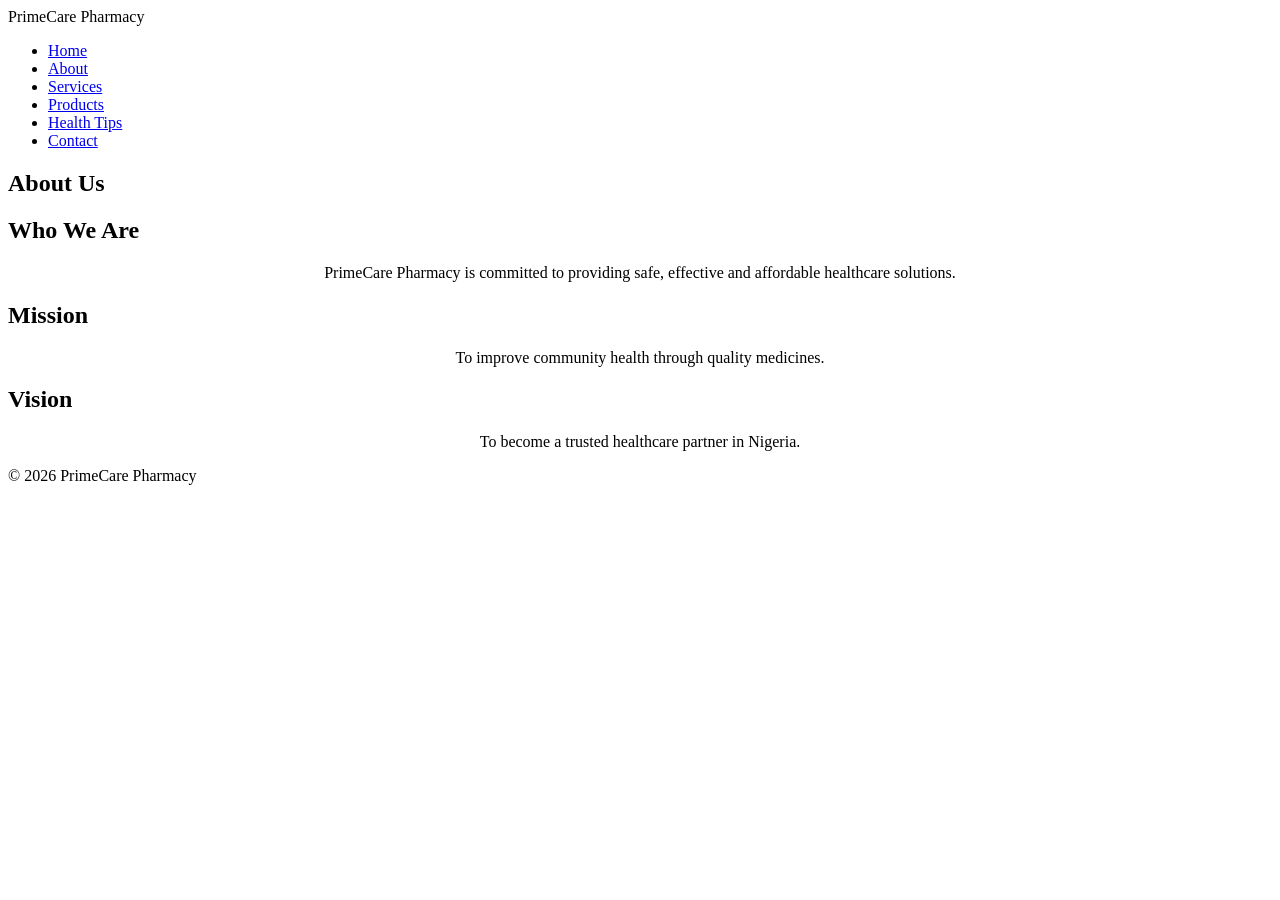
==== about.html @ 242d5df7 "Add About page with company information This file contains the HTML structure for the About page, in" ====
<!DOCTYPE html>
<html>
<head>
<title>About</title>
<link rel="stylesheet" href="css/style.css">
</head>
<body>

<header>
<div class="container header-flex">
<div class="logo">PrimeCare Pharmacy</div>
<nav>
<ul>
<li><a href="index.html">Home</a></li>
<li><a href="about.html">About</a></li>
<li><a href="services.html">Services</a></li>
<li><a href="products.html">Products</a></li>
<li><a href="health-tips.html">Health Tips</a></li>
<li><a href="contact.html">Contact</a></li>
</ul>
</nav>
</div>
</header>

<section class="page-header">
<h1>About Us</h1>
</section>

<section class="container">
<h2>Who We Are</h2>
<p style="text-align:center;">
PrimeCare Pharmacy is committed to providing
safe, effective and affordable healthcare solutions.
</p>

<h2>Mission</h2>
<p style="text-align:center;">
To improve community health through quality medicines.
</p>

<h2>Vision</h2>
<p style="text-align:center;">
To become a trusted healthcare partner in Nigeria.
</p>
</section>

<footer>
<p>© 2026 PrimeCare Pharmacy</p>
</footer>

</body>
</html>
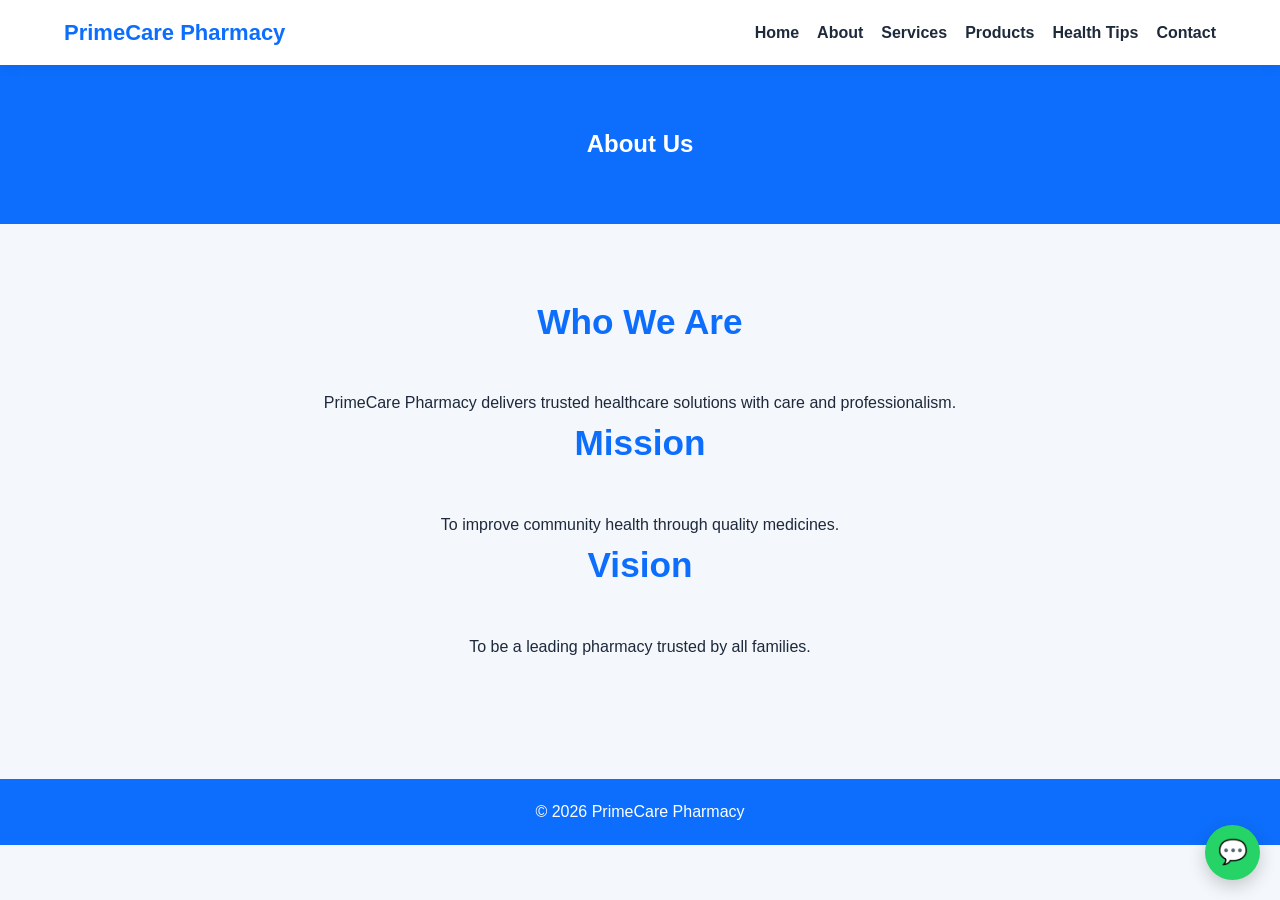
==== commit 528c44d2: "Update about.html" ====
--- a/about.html
+++ b/about.html
@@ -29,8 +29,7 @@
 <section class="container">
 <h2>Who We Are</h2>
 <p style="text-align:center;">
-PrimeCare Pharmacy is committed to providing
-safe, effective and affordable healthcare solutions.
+PrimeCare Pharmacy delivers trusted healthcare solutions with care and professionalism.
 </p>
 
 <h2>Mission</h2>
@@ -40,7 +39,7 @@
 
 <h2>Vision</h2>
 <p style="text-align:center;">
-To become a trusted healthcare partner in Nigeria.
+To be a leading pharmacy trusted by all families.
 </p>
 </section>
 
@@ -48,5 +47,7 @@
 <p>© 2026 PrimeCare Pharmacy</p>
 </footer>
 
+<a href="https://wa.me/234XXXXXXXXXX" class="whatsapp">💬</a>
+
 </body>
 </html>
--- a/css/style.css
+++ b/css/style.css
@@ -0,0 +1,216 @@
+*{
+    margin:0;
+    padding:0;
+    box-sizing:border-box;
+    font-family:'Segoe UI',sans-serif;
+}
+
+html{
+    scroll-behavior:smooth;
+}
+
+body{
+    background:#f4f7fb;
+    color:#1e293b;
+    line-height:1.6;
+}
+
+/* CONTAINER */
+.container{
+    width:90%;
+    max-width:1200px;
+    margin:auto;
+}
+
+/* HEADER */
+header{
+    background:#fff;
+    position:sticky;
+    top:0;
+    z-index:1000;
+    box-shadow:0 2px 12px rgba(0,0,0,.08);
+}
+
+.header-flex{
+    display:flex;
+    justify-content:space-between;
+    align-items:center;
+    padding:15px 0;
+}
+
+.logo{
+    font-size:22px;
+    font-weight:bold;
+    color:#0d6efd;
+}
+
+nav ul{
+    display:flex;
+    gap:18px;
+    list-style:none;
+}
+
+nav a{
+    text-decoration:none;
+    color:#1e293b;
+    font-weight:600;
+    transition:.3s;
+}
+
+nav a:hover{
+    color:#198754;
+}
+
+/* HERO */
+.hero{
+    height:90vh;
+    display:flex;
+    align-items:center;
+    justify-content:center;
+    text-align:center;
+    color:#fff;
+    background:
+    linear-gradient(rgba(13,110,253,.85),rgba(25,135,84,.75)),
+    url("https://images.unsplash.com/photo-1587854692152-cbe660dbde88?auto=format&fit=crop&w=1400&q=80");
+    background-size:cover;
+    background-position:center;
+    padding:20px;
+}
+
+.hero h1{
+    font-size:3.2rem;
+    margin-bottom:15px;
+}
+
+.hero p{
+    font-size:1.2rem;
+    max-width:600px;
+    margin:auto;
+    margin-bottom:25px;
+}
+
+.btn{
+    display:inline-block;
+    background:#198754;
+    color:#fff;
+    padding:12px 26px;
+    border-radius:30px;
+    text-decoration:none;
+    transition:.3s;
+    font-weight:600;
+}
+
+.btn:hover{
+    transform:translateY(-5px);
+}
+
+/* SECTIONS */
+section{
+    padding:70px 0;
+}
+
+h2{
+    text-align:center;
+    margin-bottom:40px;
+    font-size:2.2rem;
+    color:#0d6efd;
+}
+
+/* GRID */
+.grid{
+    display:grid;
+    grid-template-columns:repeat(auto-fit,minmax(240px,1fr));
+    gap:22px;
+}
+
+/* CARDS */
+.card{
+    background:#fff;
+    padding:25px;
+    border-radius:15px;
+    box-shadow:0 5px 18px rgba(0,0,0,.08);
+    transition:.3s;
+    text-align:center;
+}
+
+.card:hover{
+    transform:translateY(-10px);
+}
+
+/* PAGE HEADER */
+.page-header{
+    background:#0d6efd;
+    color:#fff;
+    text-align:center;
+    padding:60px 20px;
+}
+
+/* FORM */
+form{
+    max-width:600px;
+    margin:auto;
+    display:flex;
+    flex-direction:column;
+    gap:15px;
+}
+
+input,textarea{
+    padding:12px;
+    border:1px solid #ddd;
+    border-radius:8px;
+    outline:none;
+}
+
+button{
+    background:#198754;
+    color:#fff;
+    border:none;
+    padding:12px;
+    border-radius:8px;
+    cursor:pointer;
+    font-weight:600;
+}
+
+/* FOOTER */
+footer{
+    background:#0d6efd;
+    color:#fff;
+    text-align:center;
+    padding:20px;
+    margin-top:50px;
+}
+
+/* WHATSAPP FLOAT */
+.whatsapp{
+    position:fixed;
+    bottom:20px;
+    right:20px;
+    background:#25D366;
+    color:#fff;
+    width:55px;
+    height:55px;
+    border-radius:50%;
+    display:flex;
+    align-items:center;
+    justify-content:center;
+    font-size:24px;
+    text-decoration:none;
+    box-shadow:0 6px 18px rgba(0,0,0,.2);
+}
+
+/* MOBILE */
+@media(max-width:768px){
+    .hero h1{
+        font-size:2.2rem;
+    }
+
+    nav ul{
+        flex-direction:column;
+        text-align:center;
+    }
+
+    .header-flex{
+        flex-direction:column;
+        gap:10px;
+    }
+}
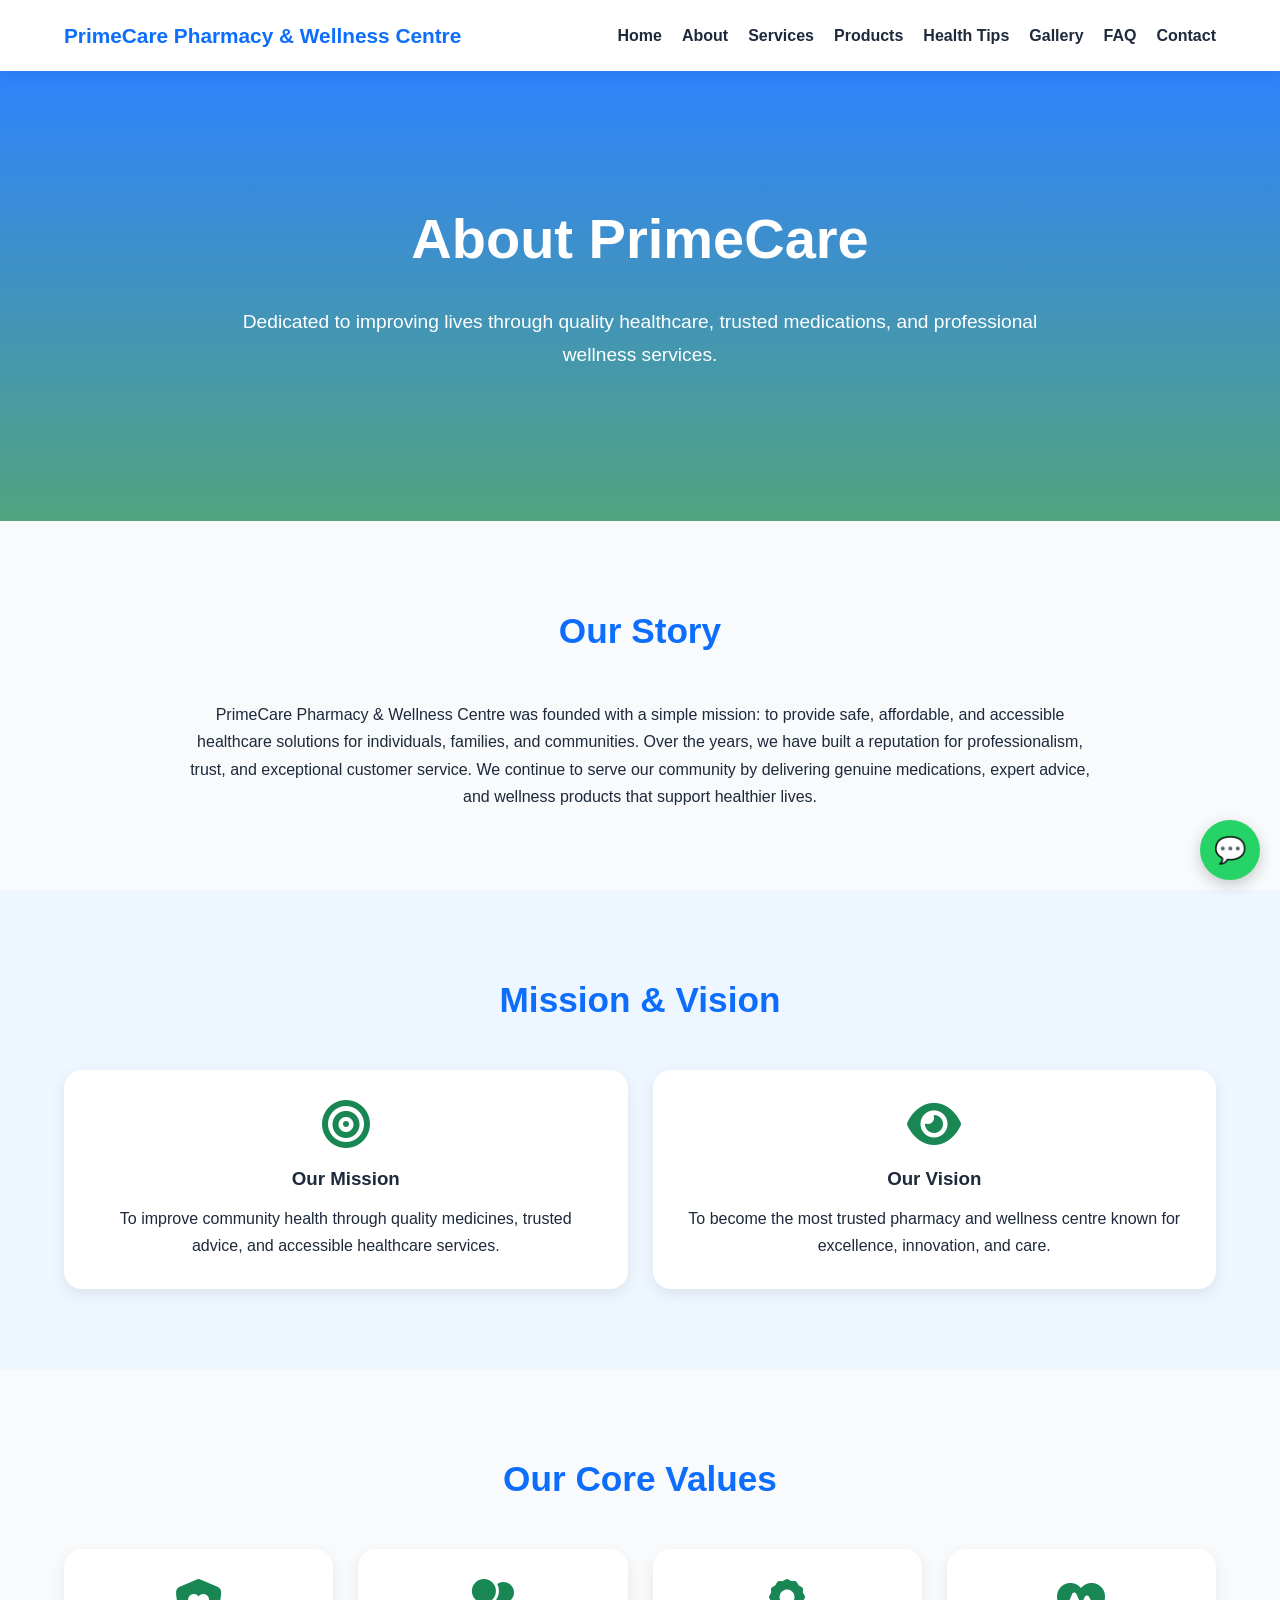
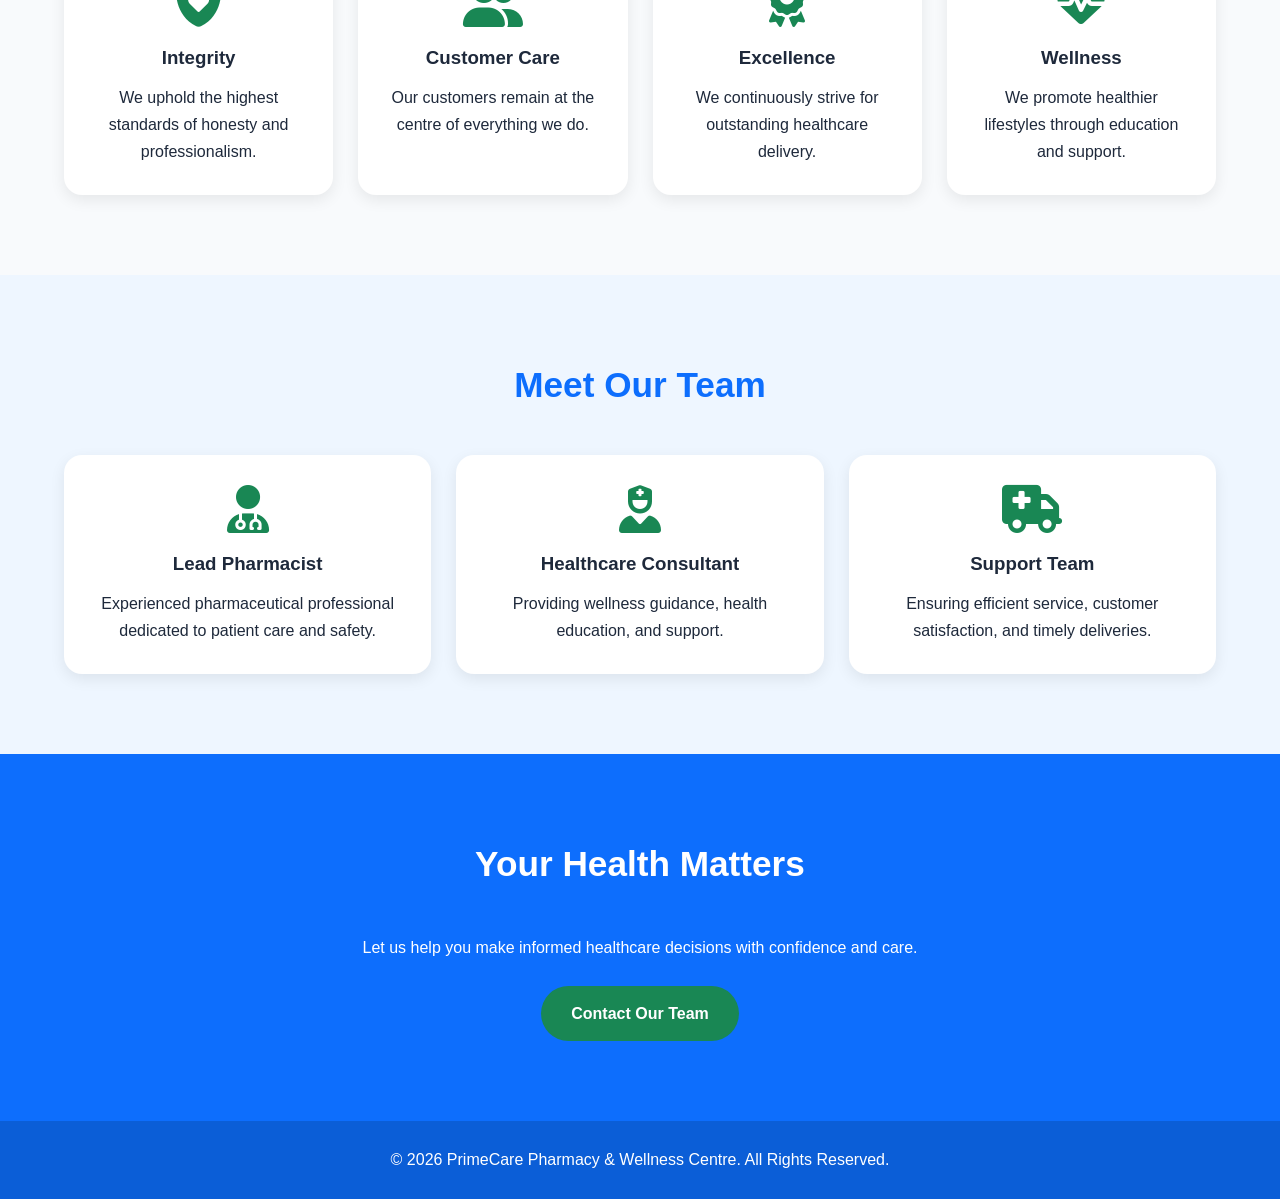
==== commit 3e110978: "Update about.html" ====
--- a/about.html
+++ b/about.html
@@ -1,53 +1,294 @@
 <!DOCTYPE html>
-<html>
+<html lang="en">
 <head>
-<title>About</title>
+<meta charset="UTF-8">
+<meta name="viewport" content="width=device-width, initial-scale=1.0">
+
+<title>About Us | PrimeCare Pharmacy & Wellness Centre</title>
+
 <link rel="stylesheet" href="css/style.css">
+
+<link rel="stylesheet"
+href="https://cdnjs.cloudflare.com/ajax/libs/font-awesome/6.5.2/css/all.min.css">
+
 </head>
 <body>
 
 <header>
-<div class="container header-flex">
-<div class="logo">PrimeCare Pharmacy</div>
-<nav>
-<ul>
-<li><a href="index.html">Home</a></li>
-<li><a href="about.html">About</a></li>
-<li><a href="services.html">Services</a></li>
-<li><a href="products.html">Products</a></li>
-<li><a href="health-tips.html">Health Tips</a></li>
-<li><a href="contact.html">Contact</a></li>
-</ul>
-</nav>
-</div>
+    <div class="container header-flex">
+
+        <div class="logo">
+            PrimeCare Pharmacy & Wellness Centre
+        </div>
+
+        <nav>
+            <ul>
+                <li><a href="index.html">Home</a></li>
+                <li><a href="about.html">About</a></li>
+                <li><a href="services.html">Services</a></li>
+                <li><a href="products.html">Products</a></li>
+                <li><a href="health-tips.html">Health Tips</a></li>
+                <li><a href="gallery.html">Gallery</a></li>
+                <li><a href="faq.html">FAQ</a></li>
+                <li><a href="contact.html">Contact</a></li>
+            </ul>
+        </nav>
+
+    </div>
 </header>
 
-<section class="page-header">
-<h1>About Us</h1>
-</section>
-
-<section class="container">
-<h2>Who We Are</h2>
-<p style="text-align:center;">
-PrimeCare Pharmacy delivers trusted healthcare solutions with care and professionalism.
-</p>
-
-<h2>Mission</h2>
-<p style="text-align:center;">
-To improve community health through quality medicines.
-</p>
-
-<h2>Vision</h2>
-<p style="text-align:center;">
-To be a leading pharmacy trusted by all families.
-</p>
+<!-- PAGE HEADER -->
+
+<section class="hero" style="min-height:50vh;">
+
+    <div class="hero-content">
+
+        <h1>About PrimeCare</h1>
+
+        <p>
+            Dedicated to improving lives through
+            quality healthcare, trusted medications,
+            and professional wellness services.
+        </p>
+
+    </div>
+
+</section>
+
+<!-- OUR STORY -->
+
+<section>
+
+    <div class="container">
+
+        <h2>Our Story</h2>
+
+        <p style="text-align:center; max-width:900px; margin:auto;">
+
+            PrimeCare Pharmacy & Wellness Centre was founded
+            with a simple mission: to provide safe, affordable,
+            and accessible healthcare solutions for individuals,
+            families, and communities.
+
+            Over the years, we have built a reputation for
+            professionalism, trust, and exceptional customer
+            service. We continue to serve our community by
+            delivering genuine medications, expert advice,
+            and wellness products that support healthier lives.
+
+        </p>
+
+    </div>
+
+</section>
+
+<!-- MISSION VISION -->
+
+<section class="products-preview">
+
+    <div class="container">
+
+        <h2>Mission & Vision</h2>
+
+        <div class="grid">
+
+            <div class="card">
+
+                <i class="fas fa-bullseye"></i>
+
+                <h3>Our Mission</h3>
+
+                <p>
+                    To improve community health through
+                    quality medicines, trusted advice,
+                    and accessible healthcare services.
+                </p>
+
+            </div>
+
+            <div class="card">
+
+                <i class="fas fa-eye"></i>
+
+                <h3>Our Vision</h3>
+
+                <p>
+                    To become the most trusted pharmacy
+                    and wellness centre known for
+                    excellence, innovation, and care.
+                </p>
+
+            </div>
+
+        </div>
+
+    </div>
+
+</section>
+
+<!-- CORE VALUES -->
+
+<section>
+
+    <div class="container">
+
+        <h2>Our Core Values</h2>
+
+        <div class="grid">
+
+            <div class="card">
+
+                <i class="fas fa-shield-heart"></i>
+
+                <h3>Integrity</h3>
+
+                <p>
+                    We uphold the highest standards
+                    of honesty and professionalism.
+                </p>
+
+            </div>
+
+            <div class="card">
+
+                <i class="fas fa-user-group"></i>
+
+                <h3>Customer Care</h3>
+
+                <p>
+                    Our customers remain at the
+                    centre of everything we do.
+                </p>
+
+            </div>
+
+            <div class="card">
+
+                <i class="fas fa-award"></i>
+
+                <h3>Excellence</h3>
+
+                <p>
+                    We continuously strive for
+                    outstanding healthcare delivery.
+                </p>
+
+            </div>
+
+            <div class="card">
+
+                <i class="fas fa-heart-pulse"></i>
+
+                <h3>Wellness</h3>
+
+                <p>
+                    We promote healthier lifestyles
+                    through education and support.
+                </p>
+
+            </div>
+
+        </div>
+
+    </div>
+
+</section>
+
+<!-- TEAM -->
+
+<section class="products-preview">
+
+    <div class="container">
+
+        <h2>Meet Our Team</h2>
+
+        <div class="grid">
+
+            <div class="card">
+
+                <i class="fas fa-user-doctor"></i>
+
+                <h3>Lead Pharmacist</h3>
+
+                <p>
+                    Experienced pharmaceutical
+                    professional dedicated to
+                    patient care and safety.
+                </p>
+
+            </div>
+
+            <div class="card">
+
+                <i class="fas fa-user-nurse"></i>
+
+                <h3>Healthcare Consultant</h3>
+
+                <p>
+                    Providing wellness guidance,
+                    health education, and support.
+                </p>
+
+            </div>
+
+            <div class="card">
+
+                <i class="fas fa-truck-medical"></i>
+
+                <h3>Support Team</h3>
+
+                <p>
+                    Ensuring efficient service,
+                    customer satisfaction,
+                    and timely deliveries.
+                </p>
+
+            </div>
+
+        </div>
+
+    </div>
+
+</section>
+
+<!-- CTA -->
+
+<section class="cta">
+
+    <div class="container">
+
+        <h2>Your Health Matters</h2>
+
+        <p>
+            Let us help you make informed healthcare
+            decisions with confidence and care.
+        </p>
+
+        <a href="contact.html" class="btn">
+            Contact Our Team
+        </a>
+
+    </div>
+
 </section>
 
 <footer>
-<p>© 2026 PrimeCare Pharmacy</p>
+
+    <div class="container">
+
+        <p>
+            © 2026 PrimeCare Pharmacy & Wellness Centre.
+            All Rights Reserved.
+        </p>
+
+    </div>
+
 </footer>
 
-<a href="https://wa.me/234XXXXXXXXXX" class="whatsapp">💬</a>
+<a href="https://wa.me/234XXXXXXXXXX"
+class="whatsapp-float">
+💬
+</a>
 
 </body>
 </html>
--- a/css/style.css
+++ b/css/style.css
@@ -1,3 +1,7 @@
+/* ==========================
+   PRIMECARE PHARMACY V3 CSS
+========================== */
+
 *{
     margin:0;
     padding:0;
@@ -10,43 +14,49 @@
 }
 
 body{
-    background:#f4f7fb;
+    background:#f8fafc;
     color:#1e293b;
-    line-height:1.6;
-}
-
-/* CONTAINER */
+    line-height:1.7;
+}
+
+/* ==========================
+   CONTAINER
+========================== */
+
 .container{
     width:90%;
     max-width:1200px;
     margin:auto;
 }
 
-/* HEADER */
+/* ==========================
+   HEADER
+========================== */
+
 header{
-    background:#fff;
     position:sticky;
     top:0;
     z-index:1000;
-    box-shadow:0 2px 12px rgba(0,0,0,.08);
+    background:#fff;
+    box-shadow:0 2px 15px rgba(0,0,0,.08);
 }
 
 .header-flex{
     display:flex;
     justify-content:space-between;
     align-items:center;
-    padding:15px 0;
+    padding:18px 0;
 }
 
 .logo{
-    font-size:22px;
-    font-weight:bold;
+    font-size:1.3rem;
+    font-weight:700;
     color:#0d6efd;
 }
 
 nav ul{
     display:flex;
-    gap:18px;
+    gap:20px;
     list-style:none;
 }
 
@@ -61,156 +71,261 @@
     color:#198754;
 }
 
-/* HERO */
+/* ==========================
+   HERO
+========================== */
+
 .hero{
-    height:90vh;
+    min-height:90vh;
     display:flex;
+    justify-content:center;
     align-items:center;
-    justify-content:center;
-    text-align:center;
-    color:#fff;
+    text-align:center;
+    color:#fff;
+
     background:
-    linear-gradient(rgba(13,110,253,.85),rgba(25,135,84,.75)),
-    url("https://images.unsplash.com/photo-1587854692152-cbe660dbde88?auto=format&fit=crop&w=1400&q=80");
+    linear-gradient(
+    rgba(13,110,253,.85),
+    rgba(25,135,84,.75)),
+    url("https://images.unsplash.com/photo-1587854692152-cbe660dbde88?auto=format&fit=crop&w=1600&q=80");
+
     background-size:cover;
     background-position:center;
+}
+
+.hero-content{
+    max-width:850px;
     padding:20px;
 }
 
 .hero h1{
-    font-size:3.2rem;
-    margin-bottom:15px;
+    font-size:3.5rem;
+    margin-bottom:20px;
 }
 
 .hero p{
     font-size:1.2rem;
-    max-width:600px;
-    margin:auto;
-    margin-bottom:25px;
-}
+    margin-bottom:30px;
+}
+
+/* ==========================
+   BUTTONS
+========================== */
 
 .btn{
     display:inline-block;
     background:#198754;
     color:#fff;
-    padding:12px 26px;
-    border-radius:30px;
+    padding:14px 30px;
     text-decoration:none;
+    border-radius:50px;
+    font-weight:600;
     transition:.3s;
-    font-weight:600;
 }
 
 .btn:hover{
     transform:translateY(-5px);
 }
 
-/* SECTIONS */
+.btn-outline{
+    background:transparent;
+    border:2px solid #fff;
+    margin-left:10px;
+}
+
+/* ==========================
+   SECTION
+========================== */
+
 section{
-    padding:70px 0;
-}
-
-h2{
-    text-align:center;
+    padding:80px 0;
+}
+
+section h2{
+    text-align:center;
+    color:#0d6efd;
     margin-bottom:40px;
     font-size:2.2rem;
-    color:#0d6efd;
-}
-
-/* GRID */
+}
+
+/* ==========================
+   STATS
+========================== */
+
+.stats{
+    background:#fff;
+}
+
+.stats-grid{
+    display:grid;
+    grid-template-columns:repeat(auto-fit,minmax(220px,1fr));
+    gap:25px;
+}
+
+.stat-card{
+    background:#fff;
+    padding:30px;
+    text-align:center;
+    border-radius:15px;
+    box-shadow:0 5px 15px rgba(0,0,0,.08);
+}
+
+.stat-card h2{
+    color:#198754;
+    margin-bottom:10px;
+}
+
+/* ==========================
+   GRID
+========================== */
+
 .grid{
     display:grid;
-    grid-template-columns:repeat(auto-fit,minmax(240px,1fr));
-    gap:22px;
-}
-
-/* CARDS */
+    grid-template-columns:repeat(auto-fit,minmax(250px,1fr));
+    gap:25px;
+}
+
+/* ==========================
+   CARDS
+========================== */
+
 .card{
     background:#fff;
-    padding:25px;
-    border-radius:15px;
-    box-shadow:0 5px 18px rgba(0,0,0,.08);
+    padding:30px;
+    border-radius:18px;
+    text-align:center;
+    box-shadow:0 5px 15px rgba(0,0,0,.08);
     transition:.3s;
-    text-align:center;
 }
 
 .card:hover{
     transform:translateY(-10px);
 }
 
-/* PAGE HEADER */
-.page-header{
+.card i{
+    font-size:3rem;
+    color:#198754;
+    margin-bottom:15px;
+}
+
+.card h3{
+    margin-bottom:10px;
+}
+
+/* ==========================
+   ABOUT
+========================== */
+
+.about-preview{
+    background:#f8fafc;
+}
+
+.about-preview p{
+    text-align:center;
+    max-width:850px;
+    margin:auto;
+}
+
+/* ==========================
+   PRODUCTS
+========================== */
+
+.products-preview{
+    background:#eef6ff;
+}
+
+/* ==========================
+   TESTIMONIALS
+========================== */
+
+.testimonials{
+    background:#f8fafc;
+}
+
+.testimonials p{
+    font-style:italic;
+}
+
+/* ==========================
+   CTA
+========================== */
+
+.cta{
+    text-align:center;
     background:#0d6efd;
     color:#fff;
-    text-align:center;
-    padding:60px 20px;
-}
-
-/* FORM */
-form{
-    max-width:600px;
-    margin:auto;
-    display:flex;
-    flex-direction:column;
-    gap:15px;
-}
-
-input,textarea{
-    padding:12px;
-    border:1px solid #ddd;
-    border-radius:8px;
-    outline:none;
-}
-
-button{
-    background:#198754;
-    color:#fff;
-    border:none;
-    padding:12px;
-    border-radius:8px;
-    cursor:pointer;
-    font-weight:600;
-}
-
-/* FOOTER */
+}
+
+.cta h2{
+    color:#fff;
+}
+
+.cta p{
+    margin-bottom:25px;
+}
+
+/* ==========================
+   FOOTER
+========================== */
+
 footer{
-    background:#0d6efd;
-    color:#fff;
-    text-align:center;
-    padding:20px;
-    margin-top:50px;
-}
-
-/* WHATSAPP FLOAT */
-.whatsapp{
+    background:#0b5ed7;
+    color:#fff;
+    text-align:center;
+    padding:25px;
+}
+
+/* ==========================
+   WHATSAPP
+========================== */
+
+.whatsapp-float{
     position:fixed;
     bottom:20px;
     right:20px;
+    width:60px;
+    height:60px;
+    border-radius:50%;
     background:#25D366;
     color:#fff;
-    width:55px;
-    height:55px;
-    border-radius:50%;
+    text-decoration:none;
+
     display:flex;
+    justify-content:center;
     align-items:center;
-    justify-content:center;
-    font-size:24px;
-    text-decoration:none;
-    box-shadow:0 6px 18px rgba(0,0,0,.2);
-}
-
-/* MOBILE */
+
+    font-size:26px;
+
+    box-shadow:0 5px 15px rgba(0,0,0,.2);
+}
+
+/* ==========================
+   MOBILE
+========================== */
+
 @media(max-width:768px){
-    .hero h1{
-        font-size:2.2rem;
-    }
-
-    nav ul{
-        flex-direction:column;
-        text-align:center;
-    }
 
     .header-flex{
         flex-direction:column;
-        gap:10px;
-    }
-}
+        gap:15px;
+    }
+
+    nav ul{
+        flex-wrap:wrap;
+        justify-content:center;
+    }
+
+    .hero h1{
+        font-size:2.3rem;
+    }
+
+    .hero p{
+        font-size:1rem;
+    }
+
+    .btn-outline{
+        display:block;
+        margin:15px auto 0;
+        width:fit-content;
+    }
+}
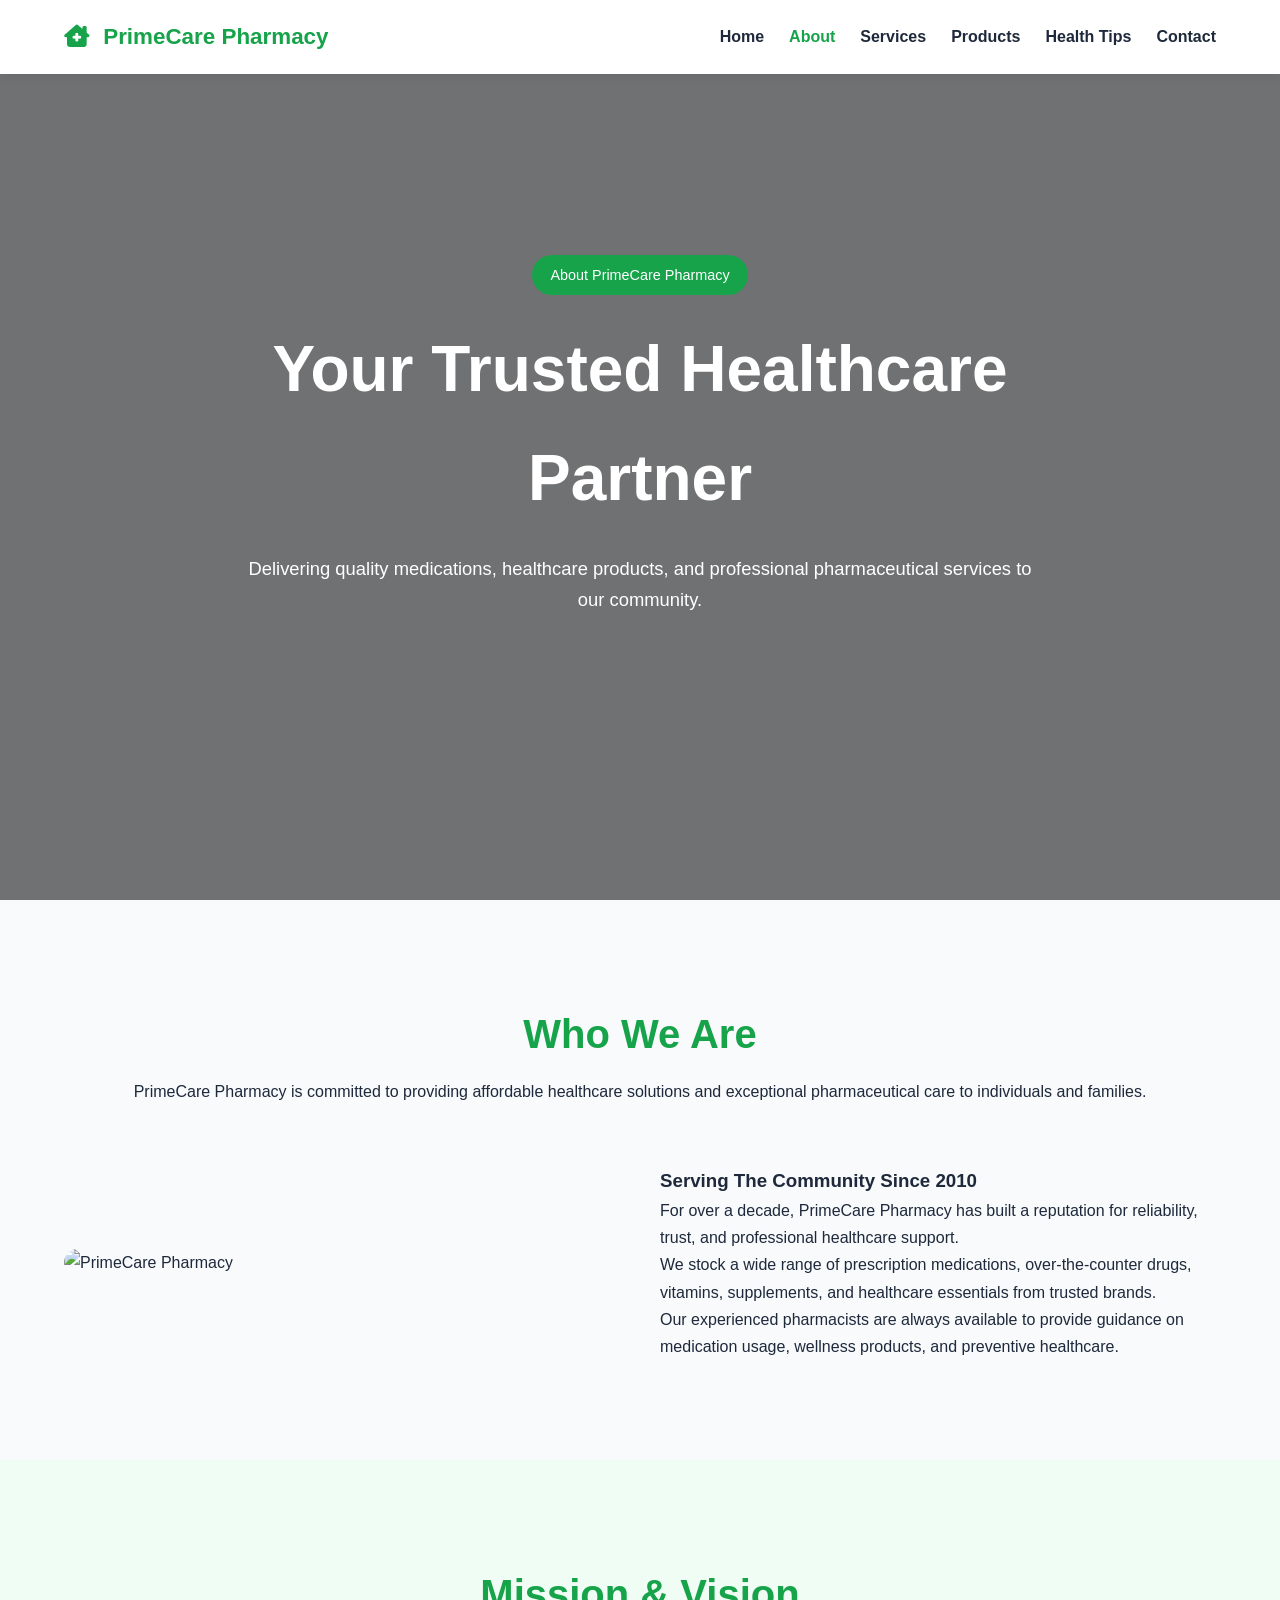
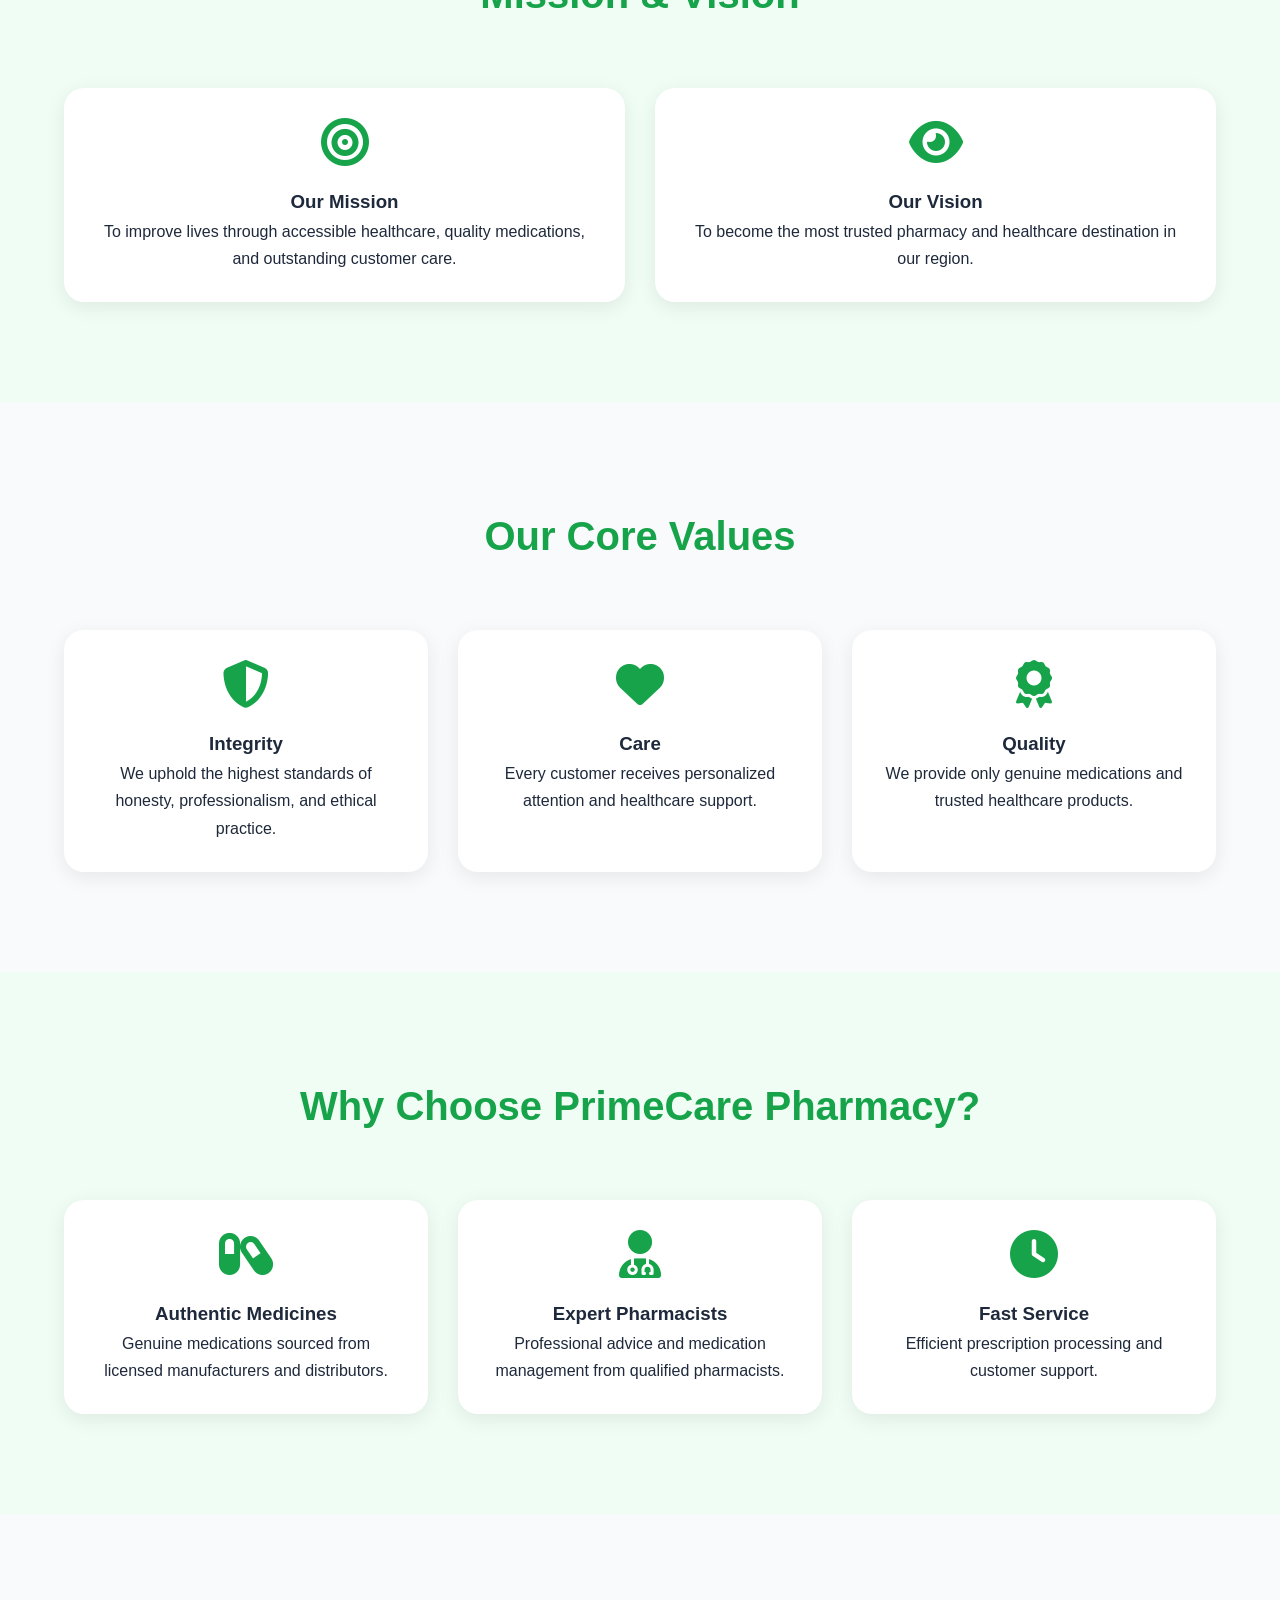
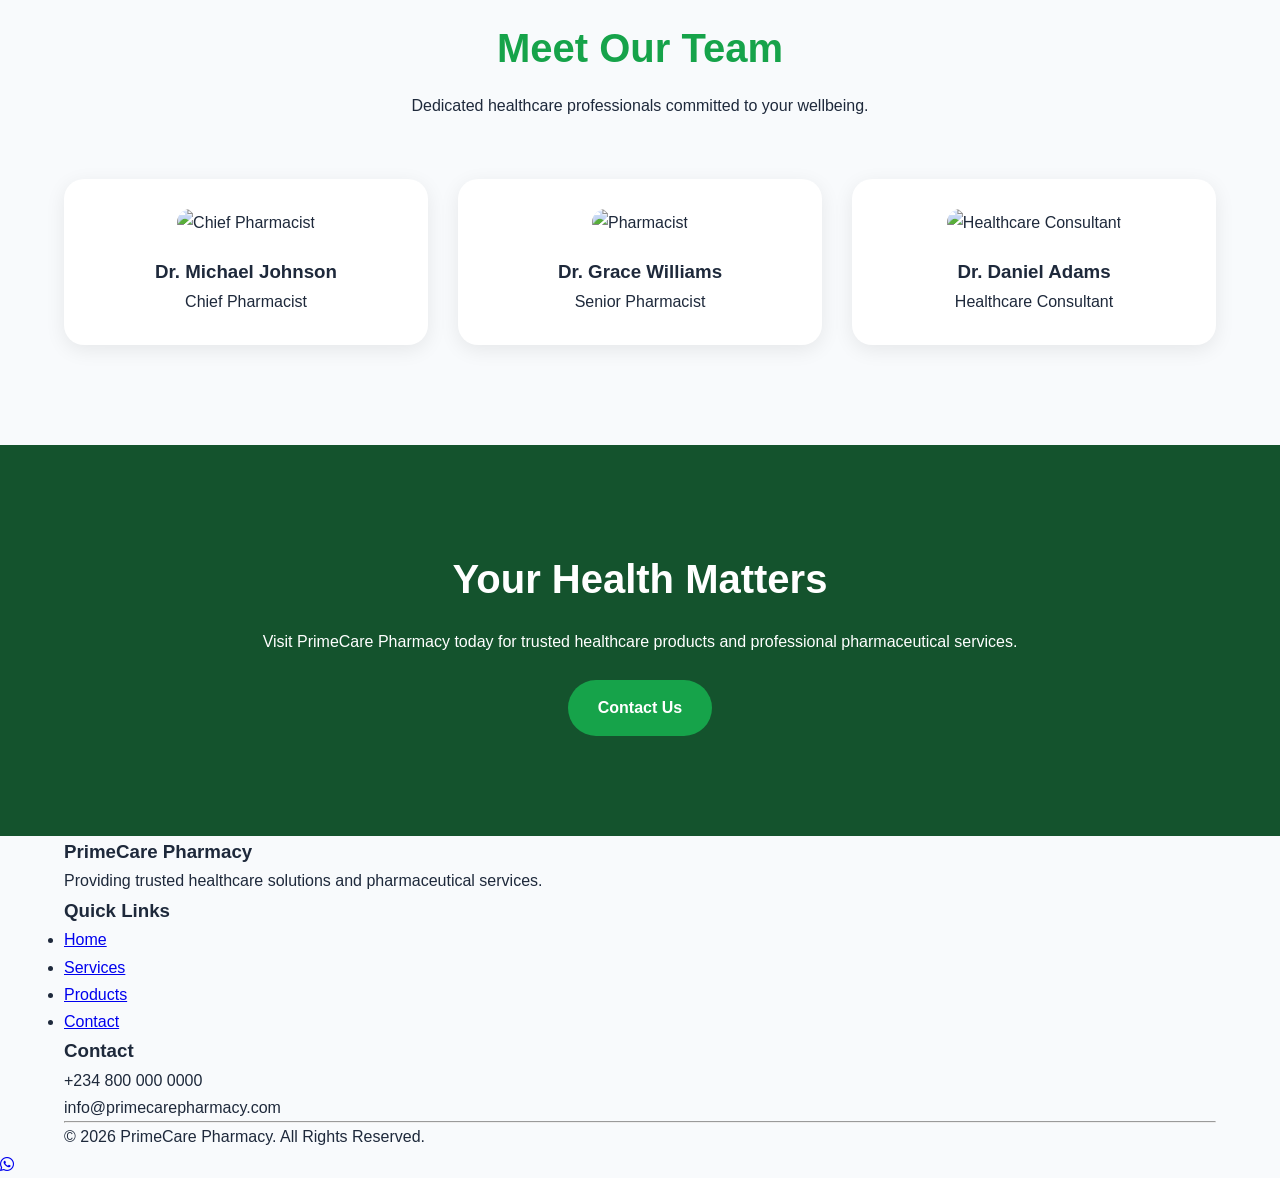
==== commit 8a236064: "Update about.html" ====
--- a/about.html
+++ b/about.html
@@ -4,7 +4,7 @@
 <meta charset="UTF-8">
 <meta name="viewport" content="width=device-width, initial-scale=1.0">
 
-<title>About Us | PrimeCare Pharmacy & Wellness Centre</title>
+<title>About Us | PrimeCare Pharmacy</title>
 
 <link rel="stylesheet" href="css/style.css">
 
@@ -14,281 +14,428 @@
 </head>
 <body>
 
+<!-- HEADER -->
+
 <header>
-    <div class="container header-flex">
+
+    <div class="container nav-container">
 
         <div class="logo">
-            PrimeCare Pharmacy & Wellness Centre
+            <i class="fas fa-clinic-medical"></i>
+            PrimeCare Pharmacy
         </div>
 
         <nav>
-            <ul>
+
+            <ul class="nav-links">
+
                 <li><a href="index.html">Home</a></li>
                 <li><a href="about.html">About</a></li>
                 <li><a href="services.html">Services</a></li>
                 <li><a href="products.html">Products</a></li>
                 <li><a href="health-tips.html">Health Tips</a></li>
-                <li><a href="gallery.html">Gallery</a></li>
-                <li><a href="faq.html">FAQ</a></li>
                 <li><a href="contact.html">Contact</a></li>
+
             </ul>
+
         </nav>
 
-    </div>
+        <div class="menu-btn">
+            ☰
+        </div>
+
+    </div>
+
 </header>
 
-<!-- PAGE HEADER -->
-
-<section class="hero" style="min-height:50vh;">
+<!-- PAGE HERO -->
+
+<section class="hero">
 
     <div class="hero-content">
 
-        <h1>About PrimeCare</h1>
+        <span class="hero-badge">
+            About PrimeCare Pharmacy
+        </span>
+
+        <h1>Your Trusted Healthcare Partner</h1>
 
         <p>
-            Dedicated to improving lives through
-            quality healthcare, trusted medications,
-            and professional wellness services.
+            Delivering quality medications, healthcare products,
+            and professional pharmaceutical services to our community.
         </p>
 
     </div>
 
 </section>
 
-<!-- OUR STORY -->
+<!-- ABOUT SECTION -->
 
 <section>
 
     <div class="container">
 
-        <h2>Our Story</h2>
-
-        <p style="text-align:center; max-width:900px; margin:auto;">
-
-            PrimeCare Pharmacy & Wellness Centre was founded
-            with a simple mission: to provide safe, affordable,
-            and accessible healthcare solutions for individuals,
-            families, and communities.
-
-            Over the years, we have built a reputation for
-            professionalism, trust, and exceptional customer
-            service. We continue to serve our community by
-            delivering genuine medications, expert advice,
-            and wellness products that support healthier lives.
-
+        <div class="section-title">
+
+            <h2>Who We Are</h2>
+
+            <p>
+                PrimeCare Pharmacy is committed to providing
+                affordable healthcare solutions and exceptional
+                pharmaceutical care to individuals and families.
+            </p>
+
+        </div>
+
+        <div class="about-grid">
+
+            <div>
+
+                <img
+                src="https://images.unsplash.com/photo-1587854692152-cbe660dbde88?auto=format&fit=crop&w=1200&q=80"
+                alt="PrimeCare Pharmacy">
+
+            </div>
+
+            <div>
+
+                <h3>Serving The Community Since 2010</h3>
+
+                <p>
+                    For over a decade, PrimeCare Pharmacy has
+                    built a reputation for reliability, trust,
+                    and professional healthcare support.
+                </p>
+
+                <p>
+                    We stock a wide range of prescription medications,
+                    over-the-counter drugs, vitamins, supplements,
+                    and healthcare essentials from trusted brands.
+                </p>
+
+                <p>
+                    Our experienced pharmacists are always available
+                    to provide guidance on medication usage,
+                    wellness products, and preventive healthcare.
+                </p>
+
+            </div>
+
+        </div>
+
+    </div>
+
+</section>
+
+<!-- MISSION & VISION -->
+
+<section class="services">
+
+    <div class="container">
+
+        <div class="section-title">
+
+            <h2>Mission & Vision</h2>
+
+        </div>
+
+        <div class="grid">
+
+            <div class="card">
+
+                <i class="fas fa-bullseye"></i>
+
+                <h3>Our Mission</h3>
+
+                <p>
+                    To improve lives through accessible healthcare,
+                    quality medications, and outstanding customer care.
+                </p>
+
+            </div>
+
+            <div class="card">
+
+                <i class="fas fa-eye"></i>
+
+                <h3>Our Vision</h3>
+
+                <p>
+                    To become the most trusted pharmacy and
+                    healthcare destination in our region.
+                </p>
+
+            </div>
+
+        </div>
+
+    </div>
+
+</section>
+
+<!-- CORE VALUES -->
+
+<section>
+
+    <div class="container">
+
+        <div class="section-title">
+
+            <h2>Our Core Values</h2>
+
+        </div>
+
+        <div class="grid">
+
+            <div class="card">
+
+                <i class="fas fa-shield-alt"></i>
+
+                <h3>Integrity</h3>
+
+                <p>
+                    We uphold the highest standards of honesty,
+                    professionalism, and ethical practice.
+                </p>
+
+            </div>
+
+            <div class="card">
+
+                <i class="fas fa-heart"></i>
+
+                <h3>Care</h3>
+
+                <p>
+                    Every customer receives personalized
+                    attention and healthcare support.
+                </p>
+
+            </div>
+
+            <div class="card">
+
+                <i class="fas fa-award"></i>
+
+                <h3>Quality</h3>
+
+                <p>
+                    We provide only genuine medications
+                    and trusted healthcare products.
+                </p>
+
+            </div>
+
+        </div>
+
+    </div>
+
+</section>
+
+<!-- WHY CHOOSE US -->
+
+<section class="why-us">
+
+    <div class="container">
+
+        <div class="section-title">
+
+            <h2>Why Choose PrimeCare Pharmacy?</h2>
+
+        </div>
+
+        <div class="grid">
+
+            <div class="card">
+
+                <i class="fas fa-capsules"></i>
+
+                <h3>Authentic Medicines</h3>
+
+                <p>
+                    Genuine medications sourced from
+                    licensed manufacturers and distributors.
+                </p>
+
+            </div>
+
+            <div class="card">
+
+                <i class="fas fa-user-md"></i>
+
+                <h3>Expert Pharmacists</h3>
+
+                <p>
+                    Professional advice and medication
+                    management from qualified pharmacists.
+                </p>
+
+            </div>
+
+            <div class="card">
+
+                <i class="fas fa-clock"></i>
+
+                <h3>Fast Service</h3>
+
+                <p>
+                    Efficient prescription processing and
+                    customer support.
+                </p>
+
+            </div>
+
+        </div>
+
+    </div>
+
+</section>
+
+<!-- TEAM -->
+
+<section>
+
+    <div class="container">
+
+        <div class="section-title">
+
+            <h2>Meet Our Team</h2>
+
+            <p>
+                Dedicated healthcare professionals committed
+                to your wellbeing.
+            </p>
+
+        </div>
+
+        <div class="grid">
+
+            <div class="card">
+
+                <img
+                src="https://images.unsplash.com/photo-1559839734-2b71ea197ec2?auto=format&fit=crop&w=800&q=80"
+                alt="Chief Pharmacist">
+
+                <h3>Dr. Michael Johnson</h3>
+
+                <p>Chief Pharmacist</p>
+
+            </div>
+
+            <div class="card">
+
+                <img
+                src="https://images.unsplash.com/photo-1594824476967-48c8b964273f?auto=format&fit=crop&w=800&q=80"
+                alt="Pharmacist">
+
+                <h3>Dr. Grace Williams</h3>
+
+                <p>Senior Pharmacist</p>
+
+            </div>
+
+            <div class="card">
+
+                <img
+                src="https://images.unsplash.com/photo-1612277795421-9bc7706a4a41?auto=format&fit=crop&w=800&q=80"
+                alt="Healthcare Consultant">
+
+                <h3>Dr. Daniel Adams</h3>
+
+                <p>Healthcare Consultant</p>
+
+            </div>
+
+        </div>
+
+    </div>
+
+</section>
+
+<!-- CTA -->
+
+<section class="cta">
+
+    <div class="container">
+
+        <h2>Your Health Matters</h2>
+
+        <p>
+            Visit PrimeCare Pharmacy today for trusted healthcare
+            products and professional pharmaceutical services.
         </p>
 
-    </div>
-
-</section>
-
-<!-- MISSION VISION -->
-
-<section class="products-preview">
-
-    <div class="container">
-
-        <h2>Mission & Vision</h2>
-
-        <div class="grid">
-
-            <div class="card">
-
-                <i class="fas fa-bullseye"></i>
-
-                <h3>Our Mission</h3>
-
-                <p>
-                    To improve community health through
-                    quality medicines, trusted advice,
-                    and accessible healthcare services.
-                </p>
-
-            </div>
-
-            <div class="card">
-
-                <i class="fas fa-eye"></i>
-
-                <h3>Our Vision</h3>
-
-                <p>
-                    To become the most trusted pharmacy
-                    and wellness centre known for
-                    excellence, innovation, and care.
-                </p>
-
-            </div>
-
-        </div>
-
-    </div>
-
-</section>
-
-<!-- CORE VALUES -->
-
-<section>
-
-    <div class="container">
-
-        <h2>Our Core Values</h2>
-
-        <div class="grid">
-
-            <div class="card">
-
-                <i class="fas fa-shield-heart"></i>
-
-                <h3>Integrity</h3>
-
-                <p>
-                    We uphold the highest standards
-                    of honesty and professionalism.
-                </p>
-
-            </div>
-
-            <div class="card">
-
-                <i class="fas fa-user-group"></i>
-
-                <h3>Customer Care</h3>
-
-                <p>
-                    Our customers remain at the
-                    centre of everything we do.
-                </p>
-
-            </div>
-
-            <div class="card">
-
-                <i class="fas fa-award"></i>
-
-                <h3>Excellence</h3>
-
-                <p>
-                    We continuously strive for
-                    outstanding healthcare delivery.
-                </p>
-
-            </div>
-
-            <div class="card">
-
-                <i class="fas fa-heart-pulse"></i>
-
-                <h3>Wellness</h3>
-
-                <p>
-                    We promote healthier lifestyles
-                    through education and support.
-                </p>
-
-            </div>
-
-        </div>
-
-    </div>
-
-</section>
-
-<!-- TEAM -->
-
-<section class="products-preview">
-
-    <div class="container">
-
-        <h2>Meet Our Team</h2>
-
-        <div class="grid">
-
-            <div class="card">
-
-                <i class="fas fa-user-doctor"></i>
-
-                <h3>Lead Pharmacist</h3>
-
-                <p>
-                    Experienced pharmaceutical
-                    professional dedicated to
-                    patient care and safety.
-                </p>
-
-            </div>
-
-            <div class="card">
-
-                <i class="fas fa-user-nurse"></i>
-
-                <h3>Healthcare Consultant</h3>
-
-                <p>
-                    Providing wellness guidance,
-                    health education, and support.
-                </p>
-
-            </div>
-
-            <div class="card">
-
-                <i class="fas fa-truck-medical"></i>
-
-                <h3>Support Team</h3>
-
-                <p>
-                    Ensuring efficient service,
-                    customer satisfaction,
-                    and timely deliveries.
-                </p>
-
-            </div>
-
-        </div>
-
-    </div>
-
-</section>
-
-<!-- CTA -->
-
-<section class="cta">
-
-    <div class="container">
-
-        <h2>Your Health Matters</h2>
-
-        <p>
-            Let us help you make informed healthcare
-            decisions with confidence and care.
+        <a href="contact.html" class="btn">
+            Contact Us
+        </a>
+
+    </div>
+
+</section>
+
+<!-- FOOTER -->
+
+<footer>
+
+    <div class="container">
+
+        <div class="footer-content">
+
+            <div>
+
+                <h3>PrimeCare Pharmacy</h3>
+
+                <p>
+                    Providing trusted healthcare solutions
+                    and pharmaceutical services.
+                </p>
+
+            </div>
+
+            <div>
+
+                <h3>Quick Links</h3>
+
+                <ul>
+
+                    <li><a href="index.html">Home</a></li>
+                    <li><a href="services.html">Services</a></li>
+                    <li><a href="products.html">Products</a></li>
+                    <li><a href="contact.html">Contact</a></li>
+
+                </ul>
+
+            </div>
+
+            <div>
+
+                <h3>Contact</h3>
+
+                <p>+234 800 000 0000</p>
+                <p>info@primecarepharmacy.com</p>
+
+            </div>
+
+        </div>
+
+        <hr>
+
+        <p class="copyright">
+            © 2026 PrimeCare Pharmacy. All Rights Reserved.
         </p>
 
-        <a href="contact.html" class="btn">
-            Contact Our Team
-        </a>
-
-    </div>
-
-</section>
-
-<footer>
-
-    <div class="container">
-
-        <p>
-            © 2026 PrimeCare Pharmacy & Wellness Centre.
-            All Rights Reserved.
-        </p>
-
     </div>
 
 </footer>
 
-<a href="https://wa.me/234XXXXXXXXXX"
+<a href="https://wa.me/2348000000000"
 class="whatsapp-float">
-💬
+
+<i class="fab fa-whatsapp"></i>
+
 </a>
+
+<script src="js/script.js"></script>
 
 </body>
 </html>
--- a/css/style.css
+++ b/css/style.css
@@ -1,6 +1,6 @@
-/* ==========================
-   PRIMECARE PHARMACY V3 CSS
-========================== */
+/* ===================================
+   PRIMECARE PHARMACY V8 CSS
+=================================== */
 
 *{
     margin:0;
@@ -19,9 +19,9 @@
     line-height:1.7;
 }
 
-/* ==========================
+/* =====================
    CONTAINER
-========================== */
+===================== */
 
 .container{
     width:90%;
@@ -29,19 +29,21 @@
     margin:auto;
 }
 
-/* ==========================
+/* =====================
    HEADER
-========================== */
+===================== */
 
 header{
-    position:sticky;
+    position:fixed;
     top:0;
+    left:0;
+    width:100%;
+    background:#ffffff;
+    box-shadow:0 2px 10px rgba(0,0,0,.08);
     z-index:1000;
-    background:#fff;
-    box-shadow:0 2px 15px rgba(0,0,0,.08);
-}
-
-.header-flex{
+}
+
+.nav-container{
     display:flex;
     justify-content:space-between;
     align-items:center;
@@ -49,48 +51,61 @@
 }
 
 .logo{
-    font-size:1.3rem;
+    font-size:1.4rem;
     font-weight:700;
-    color:#0d6efd;
-}
-
-nav ul{
+    color:#16a34a;
+}
+
+.logo i{
+    margin-right:8px;
+}
+
+.nav-links{
     display:flex;
-    gap:20px;
     list-style:none;
-}
-
-nav a{
+    gap:25px;
+}
+
+.nav-links a{
     text-decoration:none;
     color:#1e293b;
     font-weight:600;
     transition:.3s;
 }
 
-nav a:hover{
-    color:#198754;
-}
-
-/* ==========================
+.nav-links a:hover{
+    color:#16a34a;
+}
+
+.menu-btn{
+    display:none;
+    font-size:30px;
+    cursor:pointer;
+    color:#16a34a;
+}
+
+/* =====================
    HERO
-========================== */
+===================== */
 
 .hero{
-    min-height:90vh;
+    height:100vh;
+
+    background:
+    linear-gradient(
+    rgba(0,0,0,.55),
+    rgba(0,0,0,.55)),
+    url("https://images.unsplash.com/photo-1587854692152-cbe660dbde88?auto=format&fit=crop&w=1600&q=80");
+
+    background-size:cover;
+    background-position:center;
+
     display:flex;
     justify-content:center;
     align-items:center;
-    text-align:center;
-    color:#fff;
-
-    background:
-    linear-gradient(
-    rgba(13,110,253,.85),
-    rgba(25,135,84,.75)),
-    url("https://images.unsplash.com/photo-1587854692152-cbe660dbde88?auto=format&fit=crop&w=1600&q=80");
-
-    background-size:cover;
-    background-position:center;
+
+    text-align:center;
+    color:white;
 }
 
 .hero-content{
@@ -98,25 +113,35 @@
     padding:20px;
 }
 
+.hero-badge{
+    display:inline-block;
+    background:#16a34a;
+    color:white;
+    padding:8px 18px;
+    border-radius:30px;
+    margin-bottom:20px;
+    font-size:.9rem;
+}
+
 .hero h1{
-    font-size:3.5rem;
+    font-size:4rem;
     margin-bottom:20px;
 }
 
 .hero p{
-    font-size:1.2rem;
+    font-size:1.15rem;
     margin-bottom:30px;
 }
 
-/* ==========================
+/* =====================
    BUTTONS
-========================== */
+===================== */
 
 .btn{
     display:inline-block;
-    background:#198754;
-    color:#fff;
     padding:14px 30px;
+    background:#16a34a;
+    color:white;
     text-decoration:none;
     border-radius:50px;
     font-weight:600;
@@ -129,31 +154,92 @@
 
 .btn-outline{
     background:transparent;
-    border:2px solid #fff;
+    border:2px solid white;
     margin-left:10px;
 }
 
-/* ==========================
+/* =====================
    SECTION
-========================== */
+===================== */
 
 section{
-    padding:80px 0;
-}
-
-section h2{
-    text-align:center;
-    color:#0d6efd;
-    margin-bottom:40px;
-    font-size:2.2rem;
-}
-
-/* ==========================
+    padding:100px 0;
+}
+
+.section-title{
+    text-align:center;
+    margin-bottom:60px;
+}
+
+.section-title h2{
+    font-size:2.5rem;
+    color:#16a34a;
+    margin-bottom:10px;
+}
+
+/* =====================
+   ABOUT GRID
+===================== */
+
+.about-grid{
+    display:grid;
+    grid-template-columns:1fr 1fr;
+    gap:40px;
+    align-items:center;
+}
+
+.about-grid img{
+    width:100%;
+    border-radius:20px;
+}
+
+/* =====================
+   GRID
+===================== */
+
+.grid{
+    display:grid;
+    grid-template-columns:repeat(auto-fit,minmax(300px,1fr));
+    gap:30px;
+}
+
+/* =====================
+   CARDS
+===================== */
+
+.card{
+    background:white;
+    padding:30px;
+    border-radius:20px;
+    text-align:center;
+    box-shadow:0 5px 20px rgba(0,0,0,.08);
+    transition:.4s;
+}
+
+.card:hover{
+    transform:translateY(-10px);
+}
+
+.card img{
+    width:100%;
+    height:220px;
+    object-fit:cover;
+    border-radius:15px;
+    margin-bottom:20px;
+}
+
+.card i{
+    font-size:3rem;
+    color:#16a34a;
+    margin-bottom:20px;
+}
+
+/* =====================
    STATS
-========================== */
+===================== */
 
 .stats{
-    background:#fff;
+    background:white;
 }
 
 .stats-grid{
@@ -163,169 +249,84 @@
 }
 
 .stat-card{
-    background:#fff;
+    background:white;
+    text-align:center;
+    padding:40px;
+    border-radius:20px;
+    box-shadow:0 5px 20px rgba(0,0,0,.08);
+}
+
+.stat-card h3{
+    font-size:2.5rem;
+    color:#16a34a;
+}
+
+/* =====================
+   SERVICES
+===================== */
+
+.services{
+    background:#f0fdf4;
+}
+
+/* =====================
+   PRODUCTS
+===================== */
+
+.featured-products{
+    background:#ffffff;
+}
+
+/* =====================
+   WHY US
+===================== */
+
+.why-us{
+    background:#f0fdf4;
+}
+
+/* =====================
+   TESTIMONIALS
+===================== */
+
+.testimonials{
+    background:white;
+}
+
+.testimonial-card{
+    background:white;
     padding:30px;
-    text-align:center;
-    border-radius:15px;
-    box-shadow:0 5px 15px rgba(0,0,0,.08);
-}
-
-.stat-card h2{
-    color:#198754;
-    margin-bottom:10px;
-}
-
-/* ==========================
-   GRID
-========================== */
-
-.grid{
-    display:grid;
-    grid-template-columns:repeat(auto-fit,minmax(250px,1fr));
-    gap:25px;
-}
-
-/* ==========================
-   CARDS
-========================== */
-
-.card{
-    background:#fff;
-    padding:30px;
-    border-radius:18px;
-    text-align:center;
-    box-shadow:0 5px 15px rgba(0,0,0,.08);
-    transition:.3s;
-}
-
-.card:hover{
-    transform:translateY(-10px);
-}
-
-.card i{
-    font-size:3rem;
-    color:#198754;
+    border-radius:20px;
+    box-shadow:0 5px 20px rgba(0,0,0,.08);
+}
+
+.testimonial-card h4{
+    margin-top:15px;
+    color:#16a34a;
+}
+
+/* =====================
+   CTA
+===================== */
+
+.cta{
+    background:#14532d;
+    color:white;
+    text-align:center;
+}
+
+.cta h2{
+    font-size:2.5rem;
     margin-bottom:15px;
-}
-
-.card h3{
-    margin-bottom:10px;
-}
-
-/* ==========================
-   ABOUT
-========================== */
-
-.about-preview{
-    background:#f8fafc;
-}
-
-.about-preview p{
-    text-align:center;
-    max-width:850px;
-    margin:auto;
-}
-
-/* ==========================
-   PRODUCTS
-========================== */
-
-.products-preview{
-    background:#eef6ff;
-}
-
-/* ==========================
-   TESTIMONIALS
-========================== */
-
-.testimonials{
-    background:#f8fafc;
-}
-
-.testimonials p{
-    font-style:italic;
-}
-
-/* ==========================
-   CTA
-========================== */
-
-.cta{
-    text-align:center;
-    background:#0d6efd;
-    color:#fff;
-}
-
-.cta h2{
-    color:#fff;
 }
 
 .cta p{
     margin-bottom:25px;
 }
 
-/* ==========================
+/* =====================
    FOOTER
-========================== */
+===================== */
 
 footer{
-    background:#0b5ed7;
-    color:#fff;
-    text-align:center;
-    padding:25px;
-}
-
-/* ==========================
-   WHATSAPP
-========================== */
-
-.whatsapp-float{
-    position:fixed;
-    bottom:20px;
-    right:20px;
-    width:60px;
-    height:60px;
-    border-radius:50%;
-    background:#25D366;
-    color:#fff;
-    text-decoration:none;
-
-    display:flex;
-    justify-content:center;
-    align-items:center;
-
-    font-size:26px;
-
-    box-shadow:0 5px 15px rgba(0,0,0,.2);
-}
-
-/* ==========================
-   MOBILE
-========================== */
-
-@media(max-width:768px){
-
-    .header-flex{
-        flex-direction:column;
-        gap:15px;
-    }
-
-    nav ul{
-        flex-wrap:wrap;
-        justify-content:center;
-    }
-
-    .hero h1{
-        font-size:2.3rem;
-    }
-
-    .hero p{
-        font-size:1rem;
-    }
-
-    .btn-outline{
-        display:block;
-        margin:15px auto 0;
-        width:fit-content;
-    }
-}
+    background:#
